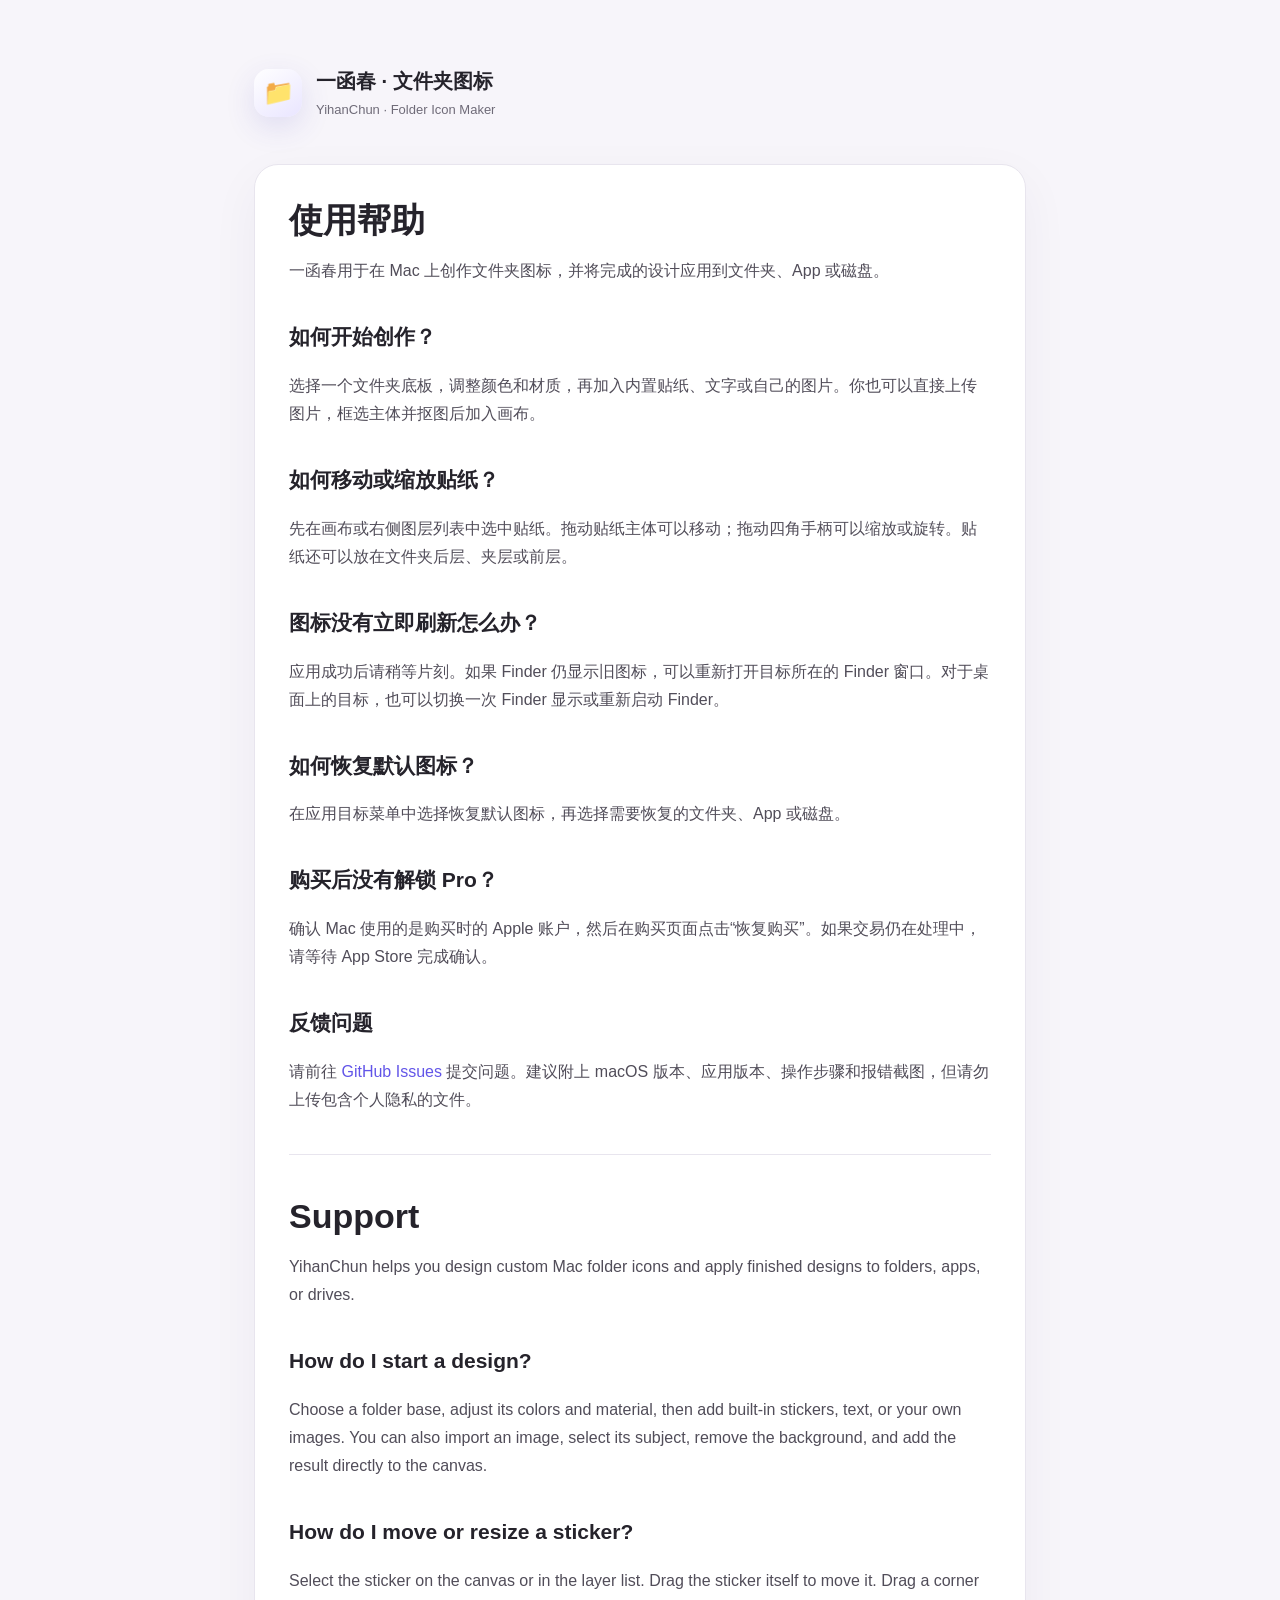
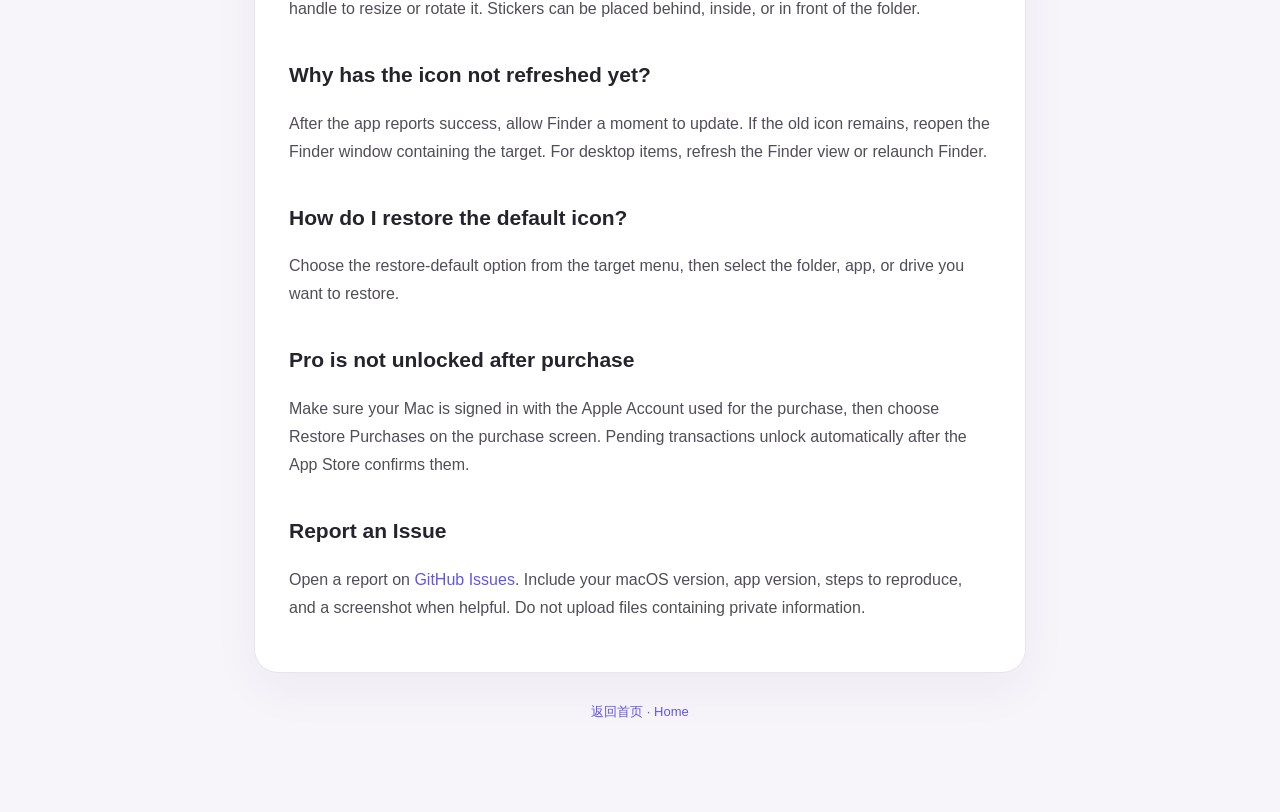
==== support.html @ ded98150 "Create support.html" ====
<!doctype html><html lang="zh-CN"><head><meta charset="utf-8"><meta name="viewport" content="width=device-width,initial-scale=1"><title>使用帮助 · 一函春</title><link rel="stylesheet" href="style.css"></head><body><main><div class="brand"><div class="mark">📁</div><div><strong>一函春 · 文件夹图标</strong><span>YihanChun · Folder Icon Maker</span></div></div><article class="card"><h1>使用帮助</h1><p>一函春用于在 Mac 上创作文件夹图标，并将完成的设计应用到文件夹、App 或磁盘。</p><h2>如何开始创作？</h2><p>选择一个文件夹底板，调整颜色和材质，再加入内置贴纸、文字或自己的图片。你也可以直接上传图片，框选主体并抠图后加入画布。</p><h2>如何移动或缩放贴纸？</h2><p>先在画布或右侧图层列表中选中贴纸。拖动贴纸主体可以移动；拖动四角手柄可以缩放或旋转。贴纸还可以放在文件夹后层、夹层或前层。</p><h2>图标没有立即刷新怎么办？</h2><p>应用成功后请稍等片刻。如果 Finder 仍显示旧图标，可以重新打开目标所在的 Finder 窗口。对于桌面上的目标，也可以切换一次 Finder 显示或重新启动 Finder。</p><h2>如何恢复默认图标？</h2><p>在应用目标菜单中选择恢复默认图标，再选择需要恢复的文件夹、App 或磁盘。</p><h2>购买后没有解锁 Pro？</h2><p>确认 Mac 使用的是购买时的 Apple 账户，然后在购买页面点击“恢复购买”。如果交易仍在处理中，请等待 App Store 完成确认。</p><h2>反馈问题</h2><p>请前往 <a href="https://github.com/YuSiBing/yihanchun-support/issues/new">GitHub Issues</a> 提交问题。建议附上 macOS 版本、应用版本、操作步骤和报错截图，但请勿上传包含个人隐私的文件。</p><hr id="english"><h1>Support</h1><p>YihanChun helps you design custom Mac folder icons and apply finished designs to folders, apps, or drives.</p><h2>How do I start a design?</h2><p>Choose a folder base, adjust its colors and material, then add built-in stickers, text, or your own images. You can also import an image, select its subject, remove the background, and add the result directly to the canvas.</p><h2>How do I move or resize a sticker?</h2><p>Select the sticker on the canvas or in the layer list. Drag the sticker itself to move it. Drag a corner handle to resize or rotate it. Stickers can be placed behind, inside, or in front of the folder.</p><h2>Why has the icon not refreshed yet?</h2><p>After the app reports success, allow Finder a moment to update. If the old icon remains, reopen the Finder window containing the target. For desktop items, refresh the Finder view or relaunch Finder.</p><h2>How do I restore the default icon?</h2><p>Choose the restore-default option from the target menu, then select the folder, app, or drive you want to restore.</p><h2>Pro is not unlocked after purchase</h2><p>Make sure your Mac is signed in with the Apple Account used for the purchase, then choose Restore Purchases on the purchase screen. Pending transactions unlock automatically after the App Store confirms them.</p><h2>Report an Issue</h2><p>Open a report on <a href="https://github.com/YuSiBing/yihanchun-support/issues/new">GitHub Issues</a>. Include your macOS version, app version, steps to reproduce, and a screenshot when helpful. Do not upload files containing private information.</p></article><footer><a href="index.html">返回首页 · Home</a></footer></main></body></html>
---- style.css ----
:root{color-scheme:light dark;--accent:#6255e8;--paper:#fff;--ink:#25232b;--muted:#6f6b78;--line:#e8e5ee}
*{box-sizing:border-box}body{margin:0;font:16px/1.75 -apple-system,BlinkMacSystemFont,"SF Pro Text","PingFang SC",sans-serif;background:#f7f5fa;color:var(--ink)}
main{max-width:820px;margin:0 auto;padding:64px 24px 88px}.brand{display:flex;align-items:center;gap:14px;margin-bottom:42px}.mark{width:48px;height:48px;border-radius:15px;background:linear-gradient(145deg,#fff,#e9e5ff);box-shadow:0 10px 30px #4739bb22;display:grid;place-items:center;font-size:25px}.brand strong{font-size:20px}.brand span{display:block;color:var(--muted);font-size:13px}
.card{background:var(--paper);border:1px solid var(--line);border-radius:24px;padding:34px;box-shadow:0 16px 50px #33285a0c}h1{font-size:34px;line-height:1.25;margin:0 0 10px}h2{font-size:21px;margin:34px 0 8px}p,li{color:#514d59}a{color:var(--accent);text-decoration:none}a:hover{text-decoration:underline}.meta{color:var(--muted);font-size:14px}.links{display:grid;grid-template-columns:repeat(auto-fit,minmax(220px,1fr));gap:16px;margin-top:28px}.linkcard{display:block;padding:20px;border:1px solid var(--line);border-radius:18px;background:#faf9fc}.linkcard b{display:block;color:var(--ink);font-size:18px}.linkcard span{color:var(--muted);font-size:14px}hr{border:0;border-top:1px solid var(--line);margin:40px 0}footer{margin-top:28px;text-align:center;color:var(--muted);font-size:13px}
@media(prefers-color-scheme:dark){:root{--paper:#1d1b22;--ink:#f4f1f8;--muted:#aaa4b4;--line:#35313d}body{background:#141217}p,li{color:#ccc6d3}.linkcard{background:#242129}}
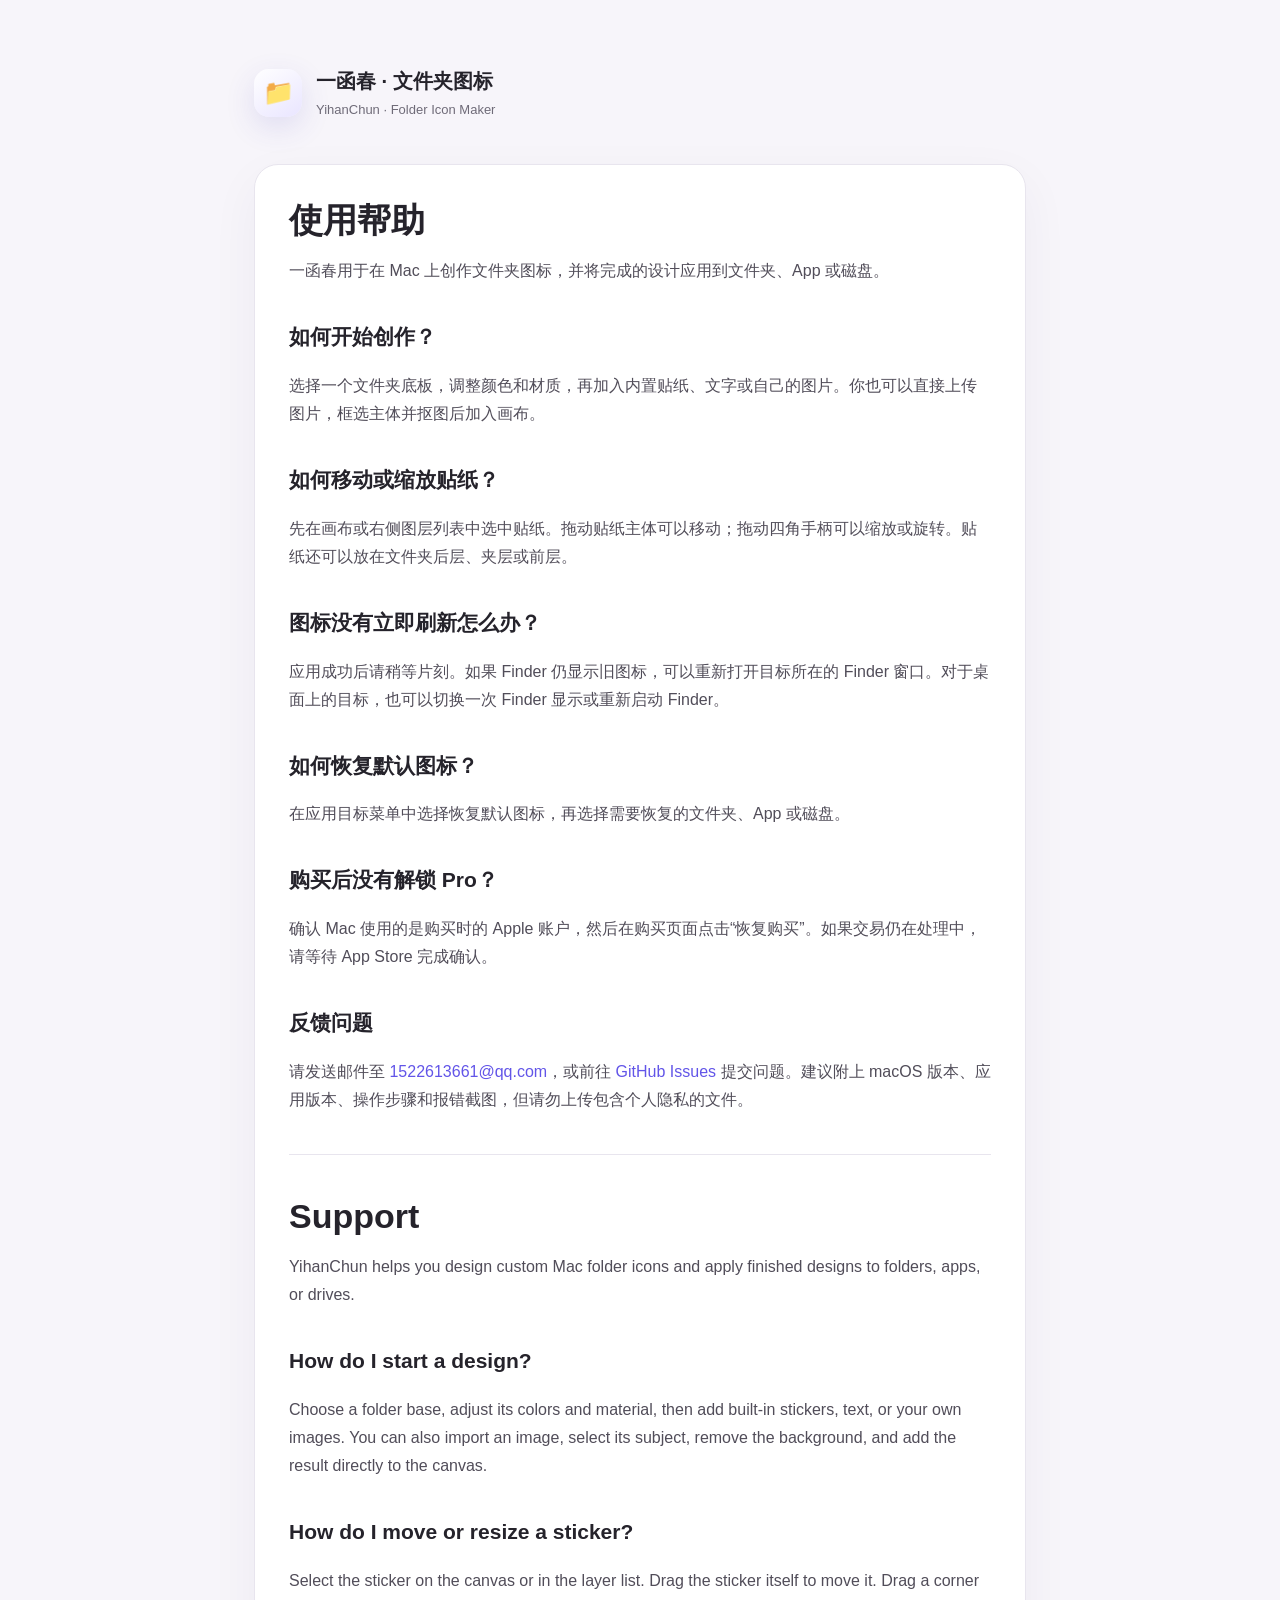
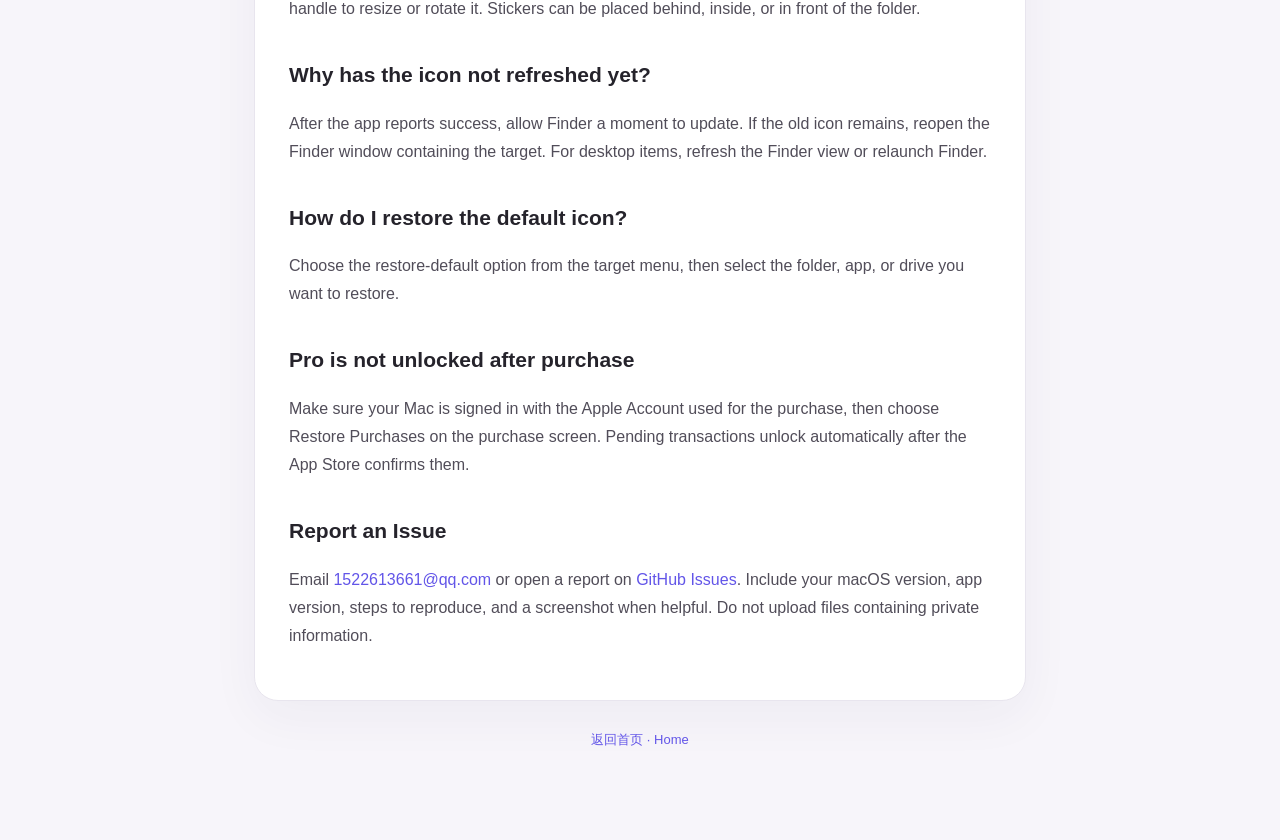
==== commit 1fa74c87: "Update support.html" ====
--- a/support.html
+++ b/support.html
@@ -1 +1 @@
-<!doctype html><html lang="zh-CN"><head><meta charset="utf-8"><meta name="viewport" content="width=device-width,initial-scale=1"><title>使用帮助 · 一函春</title><link rel="stylesheet" href="style.css"></head><body><main><div class="brand"><div class="mark">📁</div><div><strong>一函春 · 文件夹图标</strong><span>YihanChun · Folder Icon Maker</span></div></div><article class="card"><h1>使用帮助</h1><p>一函春用于在 Mac 上创作文件夹图标，并将完成的设计应用到文件夹、App 或磁盘。</p><h2>如何开始创作？</h2><p>选择一个文件夹底板，调整颜色和材质，再加入内置贴纸、文字或自己的图片。你也可以直接上传图片，框选主体并抠图后加入画布。</p><h2>如何移动或缩放贴纸？</h2><p>先在画布或右侧图层列表中选中贴纸。拖动贴纸主体可以移动；拖动四角手柄可以缩放或旋转。贴纸还可以放在文件夹后层、夹层或前层。</p><h2>图标没有立即刷新怎么办？</h2><p>应用成功后请稍等片刻。如果 Finder 仍显示旧图标，可以重新打开目标所在的 Finder 窗口。对于桌面上的目标，也可以切换一次 Finder 显示或重新启动 Finder。</p><h2>如何恢复默认图标？</h2><p>在应用目标菜单中选择恢复默认图标，再选择需要恢复的文件夹、App 或磁盘。</p><h2>购买后没有解锁 Pro？</h2><p>确认 Mac 使用的是购买时的 Apple 账户，然后在购买页面点击“恢复购买”。如果交易仍在处理中，请等待 App Store 完成确认。</p><h2>反馈问题</h2><p>请前往 <a href="https://github.com/YuSiBing/yihanchun-support/issues/new">GitHub Issues</a> 提交问题。建议附上 macOS 版本、应用版本、操作步骤和报错截图，但请勿上传包含个人隐私的文件。</p><hr id="english"><h1>Support</h1><p>YihanChun helps you design custom Mac folder icons and apply finished designs to folders, apps, or drives.</p><h2>How do I start a design?</h2><p>Choose a folder base, adjust its colors and material, then add built-in stickers, text, or your own images. You can also import an image, select its subject, remove the background, and add the result directly to the canvas.</p><h2>How do I move or resize a sticker?</h2><p>Select the sticker on the canvas or in the layer list. Drag the sticker itself to move it. Drag a corner handle to resize or rotate it. Stickers can be placed behind, inside, or in front of the folder.</p><h2>Why has the icon not refreshed yet?</h2><p>After the app reports success, allow Finder a moment to update. If the old icon remains, reopen the Finder window containing the target. For desktop items, refresh the Finder view or relaunch Finder.</p><h2>How do I restore the default icon?</h2><p>Choose the restore-default option from the target menu, then select the folder, app, or drive you want to restore.</p><h2>Pro is not unlocked after purchase</h2><p>Make sure your Mac is signed in with the Apple Account used for the purchase, then choose Restore Purchases on the purchase screen. Pending transactions unlock automatically after the App Store confirms them.</p><h2>Report an Issue</h2><p>Open a report on <a href="https://github.com/YuSiBing/yihanchun-support/issues/new">GitHub Issues</a>. Include your macOS version, app version, steps to reproduce, and a screenshot when helpful. Do not upload files containing private information.</p></article><footer><a href="index.html">返回首页 · Home</a></footer></main></body></html>
+<!doctype html><html lang="zh-CN"><head><meta charset="utf-8"><meta name="viewport" content="width=device-width,initial-scale=1"><title>使用帮助 · 一函春</title><link rel="stylesheet" href="style.css"></head><body><main><div class="brand"><div class="mark">📁</div><div><strong>一函春 · 文件夹图标</strong><span>YihanChun · Folder Icon Maker</span></div></div><article class="card"><h1>使用帮助</h1><p>一函春用于在 Mac 上创作文件夹图标，并将完成的设计应用到文件夹、App 或磁盘。</p><h2>如何开始创作？</h2><p>选择一个文件夹底板，调整颜色和材质，再加入内置贴纸、文字或自己的图片。你也可以直接上传图片，框选主体并抠图后加入画布。</p><h2>如何移动或缩放贴纸？</h2><p>先在画布或右侧图层列表中选中贴纸。拖动贴纸主体可以移动；拖动四角手柄可以缩放或旋转。贴纸还可以放在文件夹后层、夹层或前层。</p><h2>图标没有立即刷新怎么办？</h2><p>应用成功后请稍等片刻。如果 Finder 仍显示旧图标，可以重新打开目标所在的 Finder 窗口。对于桌面上的目标，也可以切换一次 Finder 显示或重新启动 Finder。</p><h2>如何恢复默认图标？</h2><p>在应用目标菜单中选择恢复默认图标，再选择需要恢复的文件夹、App 或磁盘。</p><h2>购买后没有解锁 Pro？</h2><p>确认 Mac 使用的是购买时的 Apple 账户，然后在购买页面点击“恢复购买”。如果交易仍在处理中，请等待 App Store 完成确认。</p><h2>反馈问题</h2><p>请发送邮件至 <a href="mailto:1522613661@qq.com">1522613661@qq.com</a>，或前往 <a href="https://github.com/YuSiBing/yihanchun-support/issues/new">GitHub Issues</a> 提交问题。建议附上 macOS 版本、应用版本、操作步骤和报错截图，但请勿上传包含个人隐私的文件。</p><hr id="english"><h1>Support</h1><p>YihanChun helps you design custom Mac folder icons and apply finished designs to folders, apps, or drives.</p><h2>How do I start a design?</h2><p>Choose a folder base, adjust its colors and material, then add built-in stickers, text, or your own images. You can also import an image, select its subject, remove the background, and add the result directly to the canvas.</p><h2>How do I move or resize a sticker?</h2><p>Select the sticker on the canvas or in the layer list. Drag the sticker itself to move it. Drag a corner handle to resize or rotate it. Stickers can be placed behind, inside, or in front of the folder.</p><h2>Why has the icon not refreshed yet?</h2><p>After the app reports success, allow Finder a moment to update. If the old icon remains, reopen the Finder window containing the target. For desktop items, refresh the Finder view or relaunch Finder.</p><h2>How do I restore the default icon?</h2><p>Choose the restore-default option from the target menu, then select the folder, app, or drive you want to restore.</p><h2>Pro is not unlocked after purchase</h2><p>Make sure your Mac is signed in with the Apple Account used for the purchase, then choose Restore Purchases on the purchase screen. Pending transactions unlock automatically after the App Store confirms them.</p><h2>Report an Issue</h2><p>Email <a href="mailto:1522613661@qq.com">1522613661@qq.com</a> or open a report on <a href="https://github.com/YuSiBing/yihanchun-support/issues/new">GitHub Issues</a>. Include your macOS version, app version, steps to reproduce, and a screenshot when helpful. Do not upload files containing private information.</p></article><footer><a href="index.html">返回首页 · Home</a></footer></main></body></html>
